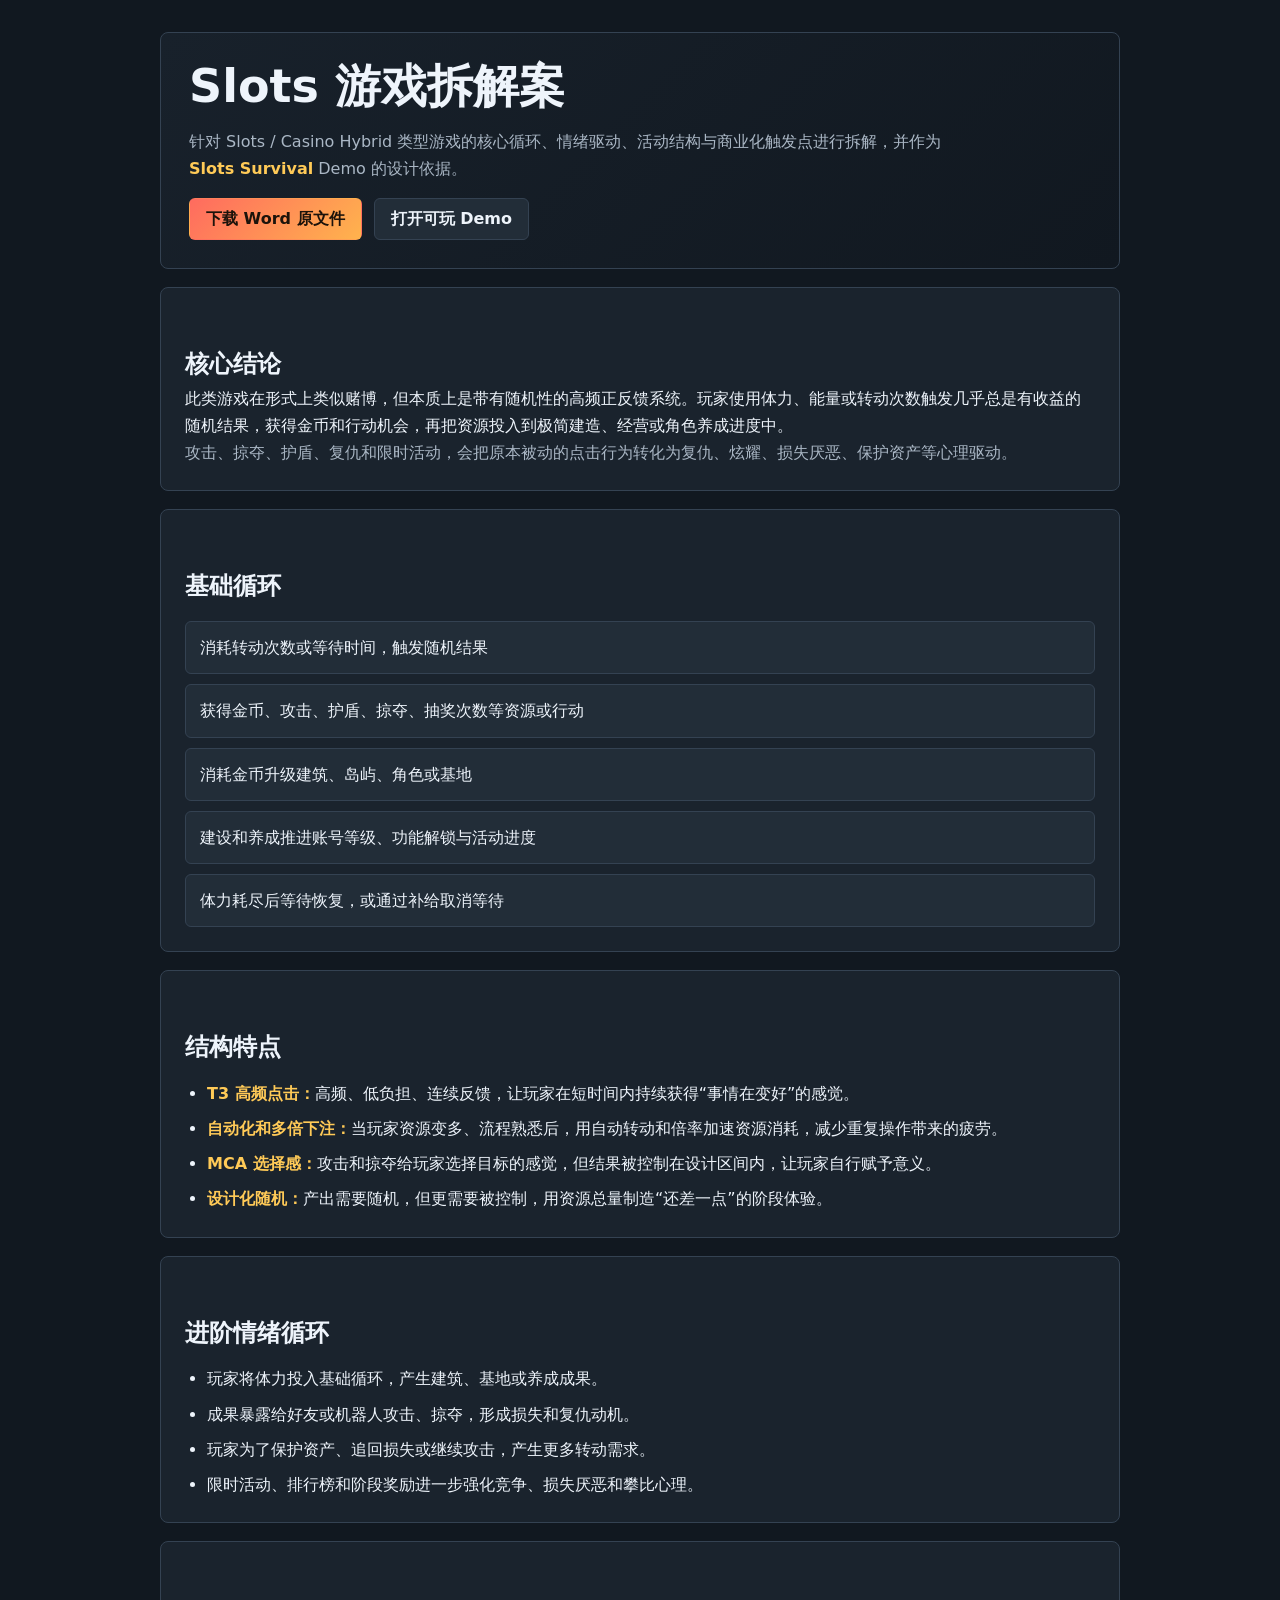
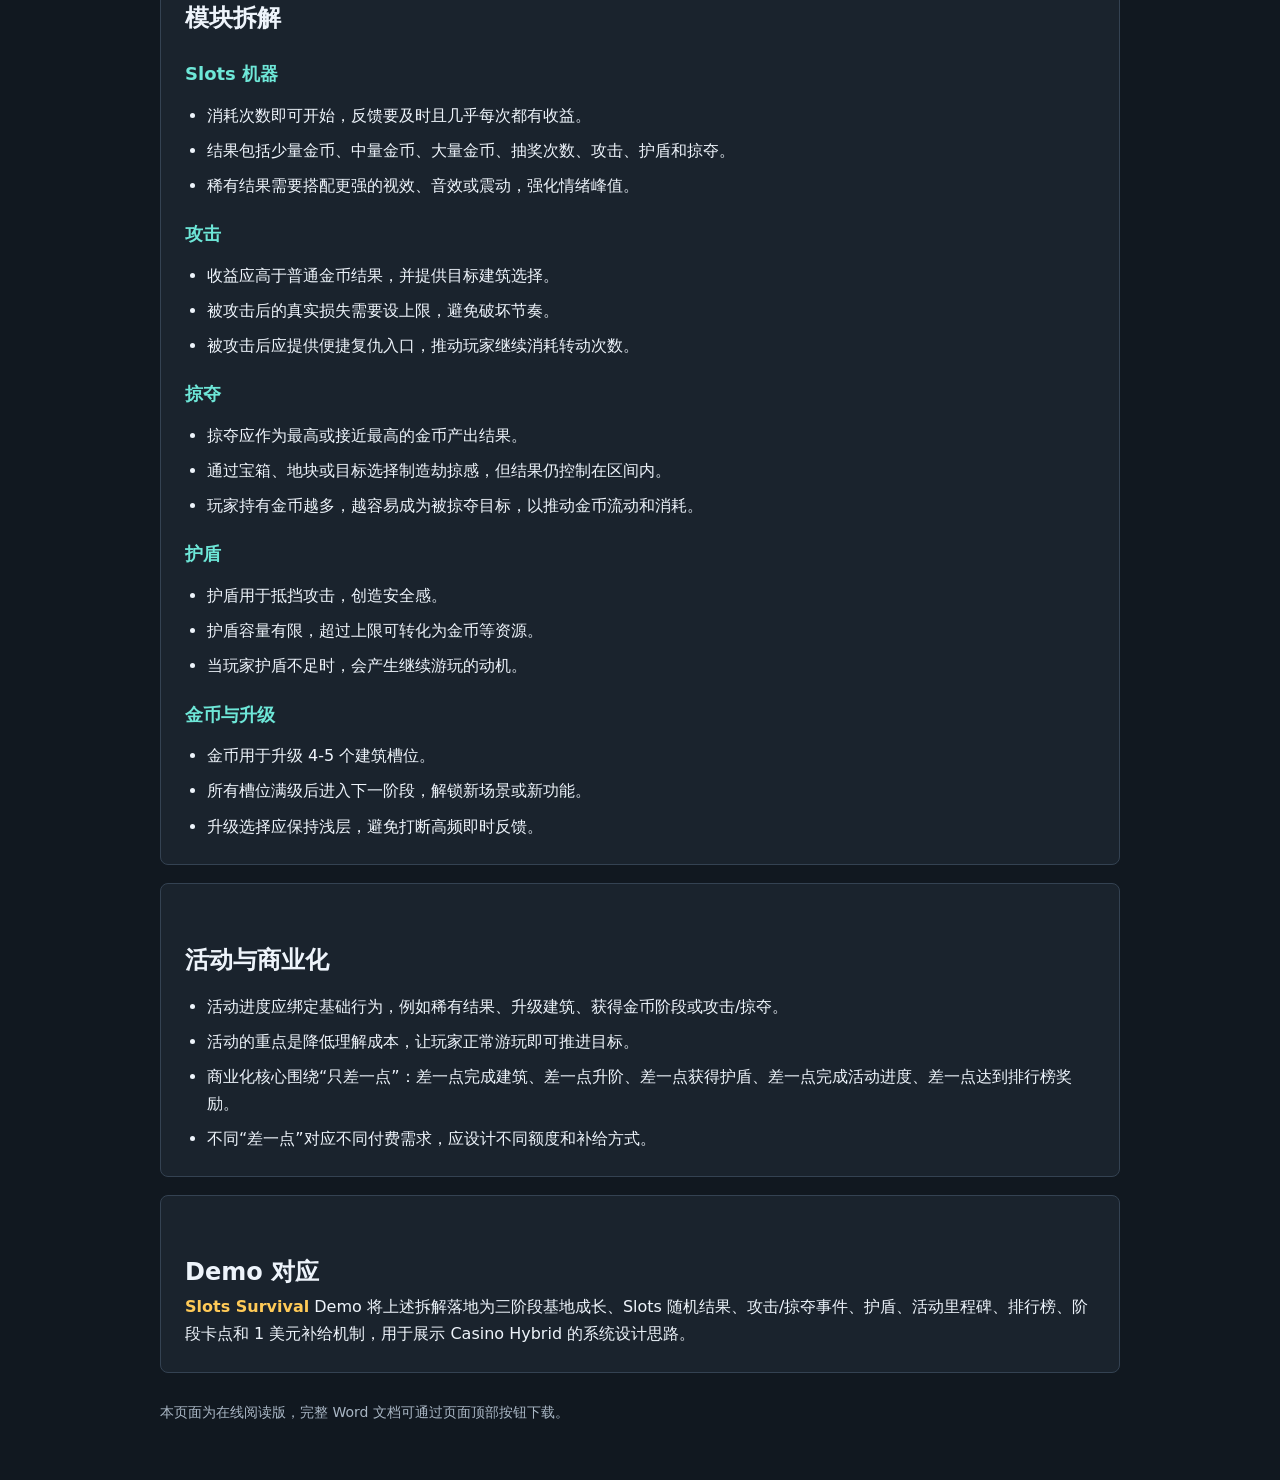
==== slots-survival-demo/slots-analysis.html @ a3646b02 "docs: publish slots analysis page" ====
<!doctype html>
<html lang="zh-CN">
  <head>
    <meta charset="UTF-8" />
    <meta name="viewport" content="width=device-width, initial-scale=1.0" />
    <title>Slots 游戏拆解案</title>
    <style>
      :root {
        color-scheme: dark;
        --bg: #111820;
        --panel: #1a232d;
        --panel-soft: #222d38;
        --line: #344252;
        --text: #eef4fb;
        --muted: #aab7c5;
        --gold: #ffca57;
        --accent: #6ee7d8;
      }

      * {
        box-sizing: border-box;
      }

      body {
        margin: 0;
        background: var(--bg);
        color: var(--text);
        font-family:
          Inter,
          "Microsoft YaHei",
          "PingFang SC",
          system-ui,
          sans-serif;
        line-height: 1.7;
      }

      main {
        width: min(960px, calc(100% - 32px));
        margin: 0 auto;
        padding: 32px 0 56px;
      }

      header {
        display: grid;
        gap: 16px;
        padding: 28px;
        border: 1px solid var(--line);
        background: linear-gradient(135deg, #18212b, #111820);
        border-radius: 8px;
      }

      h1,
      h2,
      h3,
      p {
        margin: 0;
      }

      h1 {
        font-size: clamp(28px, 5vw, 46px);
        line-height: 1.1;
        letter-spacing: 0;
      }

      h2 {
        margin-top: 32px;
        font-size: 24px;
      }

      h3 {
        margin-top: 20px;
        color: var(--accent);
        font-size: 18px;
      }

      .subtitle {
        color: var(--muted);
        max-width: 760px;
      }

      .actions {
        display: flex;
        flex-wrap: wrap;
        gap: 12px;
      }

      a.button {
        display: inline-flex;
        align-items: center;
        justify-content: center;
        min-height: 42px;
        padding: 0 16px;
        border-radius: 6px;
        border: 1px solid var(--line);
        color: var(--text);
        text-decoration: none;
        font-weight: 700;
        background: var(--panel-soft);
      }

      a.primary {
        background: linear-gradient(135deg, #ff6b5f, #ffb34d);
        color: #1c130b;
        border-color: transparent;
      }

      section {
        margin-top: 18px;
        padding: 24px;
        border: 1px solid var(--line);
        background: var(--panel);
        border-radius: 8px;
      }

      ul {
        margin: 12px 0 0;
        padding-left: 22px;
      }

      li + li {
        margin-top: 8px;
      }

      strong {
        color: var(--gold);
      }

      .loop {
        display: grid;
        gap: 10px;
        margin-top: 14px;
      }

      .loop span {
        display: block;
        padding: 12px 14px;
        border: 1px solid var(--line);
        border-radius: 6px;
        background: var(--panel-soft);
      }

      .note {
        color: var(--muted);
      }

      footer {
        margin-top: 28px;
        color: var(--muted);
        font-size: 14px;
      }
    </style>
  </head>
  <body>
    <main>
      <header>
        <h1>Slots 游戏拆解案</h1>
        <p class="subtitle">
          针对 Slots / Casino Hybrid 类型游戏的核心循环、情绪驱动、活动结构与商业化触发点进行拆解，并作为
          <strong>Slots Survival</strong> Demo 的设计依据。
        </p>
        <div class="actions">
          <a class="button primary" href="./slots-game-analysis.docx" download>下载 Word 原文件</a>
          <a class="button" href="./index.html">打开可玩 Demo</a>
        </div>
      </header>

      <section>
        <h2>核心结论</h2>
        <p>
          此类游戏在形式上类似赌博，但本质上是带有随机性的高频正反馈系统。玩家使用体力、能量或转动次数触发几乎总是有收益的随机结果，获得金币和行动机会，再把资源投入到极简建造、经营或角色养成进度中。
        </p>
        <p class="note">
          攻击、掠夺、护盾、复仇和限时活动，会把原本被动的点击行为转化为复仇、炫耀、损失厌恶、保护资产等心理驱动。
        </p>
      </section>

      <section>
        <h2>基础循环</h2>
        <div class="loop">
          <span>消耗转动次数或等待时间，触发随机结果</span>
          <span>获得金币、攻击、护盾、掠夺、抽奖次数等资源或行动</span>
          <span>消耗金币升级建筑、岛屿、角色或基地</span>
          <span>建设和养成推进账号等级、功能解锁与活动进度</span>
          <span>体力耗尽后等待恢复，或通过补给取消等待</span>
        </div>
      </section>

      <section>
        <h2>结构特点</h2>
        <ul>
          <li><strong>T3 高频点击：</strong>高频、低负担、连续反馈，让玩家在短时间内持续获得“事情在变好”的感觉。</li>
          <li><strong>自动化和多倍下注：</strong>当玩家资源变多、流程熟悉后，用自动转动和倍率加速资源消耗，减少重复操作带来的疲劳。</li>
          <li><strong>MCA 选择感：</strong>攻击和掠夺给玩家选择目标的感觉，但结果被控制在设计区间内，让玩家自行赋予意义。</li>
          <li><strong>设计化随机：</strong>产出需要随机，但更需要被控制，用资源总量制造“还差一点”的阶段体验。</li>
        </ul>
      </section>

      <section>
        <h2>进阶情绪循环</h2>
        <ul>
          <li>玩家将体力投入基础循环，产生建筑、基地或养成成果。</li>
          <li>成果暴露给好友或机器人攻击、掠夺，形成损失和复仇动机。</li>
          <li>玩家为了保护资产、追回损失或继续攻击，产生更多转动需求。</li>
          <li>限时活动、排行榜和阶段奖励进一步强化竞争、损失厌恶和攀比心理。</li>
        </ul>
      </section>

      <section>
        <h2>模块拆解</h2>
        <h3>Slots 机器</h3>
        <ul>
          <li>消耗次数即可开始，反馈要及时且几乎每次都有收益。</li>
          <li>结果包括少量金币、中量金币、大量金币、抽奖次数、攻击、护盾和掠夺。</li>
          <li>稀有结果需要搭配更强的视效、音效或震动，强化情绪峰值。</li>
        </ul>

        <h3>攻击</h3>
        <ul>
          <li>收益应高于普通金币结果，并提供目标建筑选择。</li>
          <li>被攻击后的真实损失需要设上限，避免破坏节奏。</li>
          <li>被攻击后应提供便捷复仇入口，推动玩家继续消耗转动次数。</li>
        </ul>

        <h3>掠夺</h3>
        <ul>
          <li>掠夺应作为最高或接近最高的金币产出结果。</li>
          <li>通过宝箱、地块或目标选择制造劫掠感，但结果仍控制在区间内。</li>
          <li>玩家持有金币越多，越容易成为被掠夺目标，以推动金币流动和消耗。</li>
        </ul>

        <h3>护盾</h3>
        <ul>
          <li>护盾用于抵挡攻击，创造安全感。</li>
          <li>护盾容量有限，超过上限可转化为金币等资源。</li>
          <li>当玩家护盾不足时，会产生继续游玩的动机。</li>
        </ul>

        <h3>金币与升级</h3>
        <ul>
          <li>金币用于升级 4-5 个建筑槽位。</li>
          <li>所有槽位满级后进入下一阶段，解锁新场景或新功能。</li>
          <li>升级选择应保持浅层，避免打断高频即时反馈。</li>
        </ul>
      </section>

      <section>
        <h2>活动与商业化</h2>
        <ul>
          <li>活动进度应绑定基础行为，例如稀有结果、升级建筑、获得金币阶段或攻击/掠夺。</li>
          <li>活动的重点是降低理解成本，让玩家正常游玩即可推进目标。</li>
          <li>商业化核心围绕“只差一点”：差一点完成建筑、差一点升阶、差一点获得护盾、差一点完成活动进度、差一点达到排行榜奖励。</li>
          <li>不同“差一点”对应不同付费需求，应设计不同额度和补给方式。</li>
        </ul>
      </section>

      <section>
        <h2>Demo 对应</h2>
        <p>
          <strong>Slots Survival</strong> Demo 将上述拆解落地为三阶段基地成长、Slots 随机结果、攻击/掠夺事件、护盾、活动里程碑、排行榜、阶段卡点和 1 美元补给机制，用于展示 Casino Hybrid 的系统设计思路。
        </p>
      </section>

      <footer>
        本页面为在线阅读版，完整 Word 文档可通过页面顶部按钮下载。
      </footer>
    </main>
  </body>
</html>
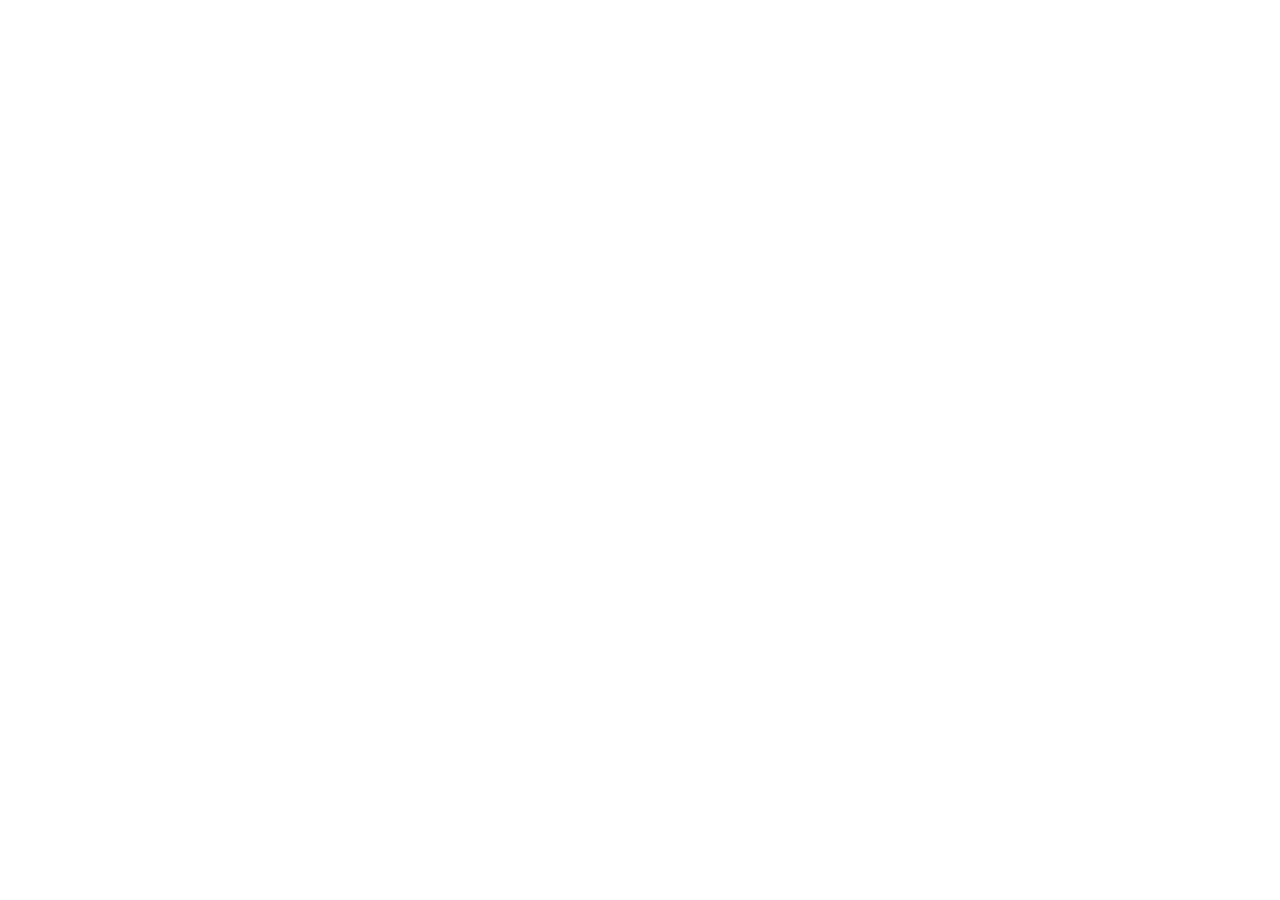
==== commit 85993049: "docs: link analysis to original word file" ====
--- a/slots-survival-demo/slots-analysis.html
+++ b/slots-survival-demo/slots-analysis.html
@@ -3,266 +3,60 @@
   <head>
     <meta charset="UTF-8" />
     <meta name="viewport" content="width=device-width, initial-scale=1.0" />
+    <meta
+      http-equiv="refresh"
+      content="0; url=https://view.officeapps.live.com/op/view.aspx?src=https%3A%2F%2Fwuchenquan.github.io%2Fdemo-slots%2Fslots-game-analysis.docx"
+    />
     <title>Slots 游戏拆解案</title>
     <style>
-      :root {
-        color-scheme: dark;
-        --bg: #111820;
-        --panel: #1a232d;
-        --panel-soft: #222d38;
-        --line: #344252;
-        --text: #eef4fb;
-        --muted: #aab7c5;
-        --gold: #ffca57;
-        --accent: #6ee7d8;
-      }
-
-      * {
-        box-sizing: border-box;
-      }
-
       body {
         margin: 0;
-        background: var(--bg);
-        color: var(--text);
-        font-family:
-          Inter,
-          "Microsoft YaHei",
-          "PingFang SC",
-          system-ui,
-          sans-serif;
-        line-height: 1.7;
+        min-height: 100vh;
+        display: grid;
+        place-items: center;
+        background: #111820;
+        color: #eef4fb;
+        font-family: "Microsoft YaHei", system-ui, sans-serif;
       }
 
       main {
-        width: min(960px, calc(100% - 32px));
-        margin: 0 auto;
-        padding: 32px 0 56px;
-      }
-
-      header {
-        display: grid;
-        gap: 16px;
+        width: min(560px, calc(100% - 32px));
         padding: 28px;
-        border: 1px solid var(--line);
-        background: linear-gradient(135deg, #18212b, #111820);
+        border: 1px solid rgba(255, 255, 255, 0.14);
         border-radius: 8px;
+        background: #1a232d;
       }
 
       h1,
-      h2,
-      h3,
       p {
         margin: 0;
       }
 
-      h1 {
-        font-size: clamp(28px, 5vw, 46px);
-        line-height: 1.1;
-        letter-spacing: 0;
+      p {
+        margin-top: 10px;
+        color: #aab7c5;
       }
 
-      h2 {
-        margin-top: 32px;
-        font-size: 24px;
-      }
-
-      h3 {
-        margin-top: 20px;
-        color: var(--accent);
-        font-size: 18px;
-      }
-
-      .subtitle {
-        color: var(--muted);
-        max-width: 760px;
-      }
-
-      .actions {
-        display: flex;
-        flex-wrap: wrap;
-        gap: 12px;
-      }
-
-      a.button {
-        display: inline-flex;
-        align-items: center;
-        justify-content: center;
-        min-height: 42px;
-        padding: 0 16px;
-        border-radius: 6px;
-        border: 1px solid var(--line);
-        color: var(--text);
-        text-decoration: none;
+      a {
+        color: #ffca57;
         font-weight: 700;
-        background: var(--panel-soft);
-      }
-
-      a.primary {
-        background: linear-gradient(135deg, #ff6b5f, #ffb34d);
-        color: #1c130b;
-        border-color: transparent;
-      }
-
-      section {
-        margin-top: 18px;
-        padding: 24px;
-        border: 1px solid var(--line);
-        background: var(--panel);
-        border-radius: 8px;
-      }
-
-      ul {
-        margin: 12px 0 0;
-        padding-left: 22px;
-      }
-
-      li + li {
-        margin-top: 8px;
-      }
-
-      strong {
-        color: var(--gold);
-      }
-
-      .loop {
-        display: grid;
-        gap: 10px;
-        margin-top: 14px;
-      }
-
-      .loop span {
-        display: block;
-        padding: 12px 14px;
-        border: 1px solid var(--line);
-        border-radius: 6px;
-        background: var(--panel-soft);
-      }
-
-      .note {
-        color: var(--muted);
-      }
-
-      footer {
-        margin-top: 28px;
-        color: var(--muted);
-        font-size: 14px;
       }
     </style>
   </head>
   <body>
     <main>
-      <header>
-        <h1>Slots 游戏拆解案</h1>
-        <p class="subtitle">
-          针对 Slots / Casino Hybrid 类型游戏的核心循环、情绪驱动、活动结构与商业化触发点进行拆解，并作为
-          <strong>Slots Survival</strong> Demo 的设计依据。
-        </p>
-        <div class="actions">
-          <a class="button primary" href="./slots-game-analysis.docx" download>下载 Word 原文件</a>
-          <a class="button" href="./index.html">打开可玩 Demo</a>
-        </div>
-      </header>
-
-      <section>
-        <h2>核心结论</h2>
-        <p>
-          此类游戏在形式上类似赌博，但本质上是带有随机性的高频正反馈系统。玩家使用体力、能量或转动次数触发几乎总是有收益的随机结果，获得金币和行动机会，再把资源投入到极简建造、经营或角色养成进度中。
-        </p>
-        <p class="note">
-          攻击、掠夺、护盾、复仇和限时活动，会把原本被动的点击行为转化为复仇、炫耀、损失厌恶、保护资产等心理驱动。
-        </p>
-      </section>
-
-      <section>
-        <h2>基础循环</h2>
-        <div class="loop">
-          <span>消耗转动次数或等待时间，触发随机结果</span>
-          <span>获得金币、攻击、护盾、掠夺、抽奖次数等资源或行动</span>
-          <span>消耗金币升级建筑、岛屿、角色或基地</span>
-          <span>建设和养成推进账号等级、功能解锁与活动进度</span>
-          <span>体力耗尽后等待恢复，或通过补给取消等待</span>
-        </div>
-      </section>
-
-      <section>
-        <h2>结构特点</h2>
-        <ul>
-          <li><strong>T3 高频点击：</strong>高频、低负担、连续反馈，让玩家在短时间内持续获得“事情在变好”的感觉。</li>
-          <li><strong>自动化和多倍下注：</strong>当玩家资源变多、流程熟悉后，用自动转动和倍率加速资源消耗，减少重复操作带来的疲劳。</li>
-          <li><strong>MCA 选择感：</strong>攻击和掠夺给玩家选择目标的感觉，但结果被控制在设计区间内，让玩家自行赋予意义。</li>
-          <li><strong>设计化随机：</strong>产出需要随机，但更需要被控制，用资源总量制造“还差一点”的阶段体验。</li>
-        </ul>
-      </section>
-
-      <section>
-        <h2>进阶情绪循环</h2>
-        <ul>
-          <li>玩家将体力投入基础循环，产生建筑、基地或养成成果。</li>
-          <li>成果暴露给好友或机器人攻击、掠夺，形成损失和复仇动机。</li>
-          <li>玩家为了保护资产、追回损失或继续攻击，产生更多转动需求。</li>
-          <li>限时活动、排行榜和阶段奖励进一步强化竞争、损失厌恶和攀比心理。</li>
-        </ul>
-      </section>
-
-      <section>
-        <h2>模块拆解</h2>
-        <h3>Slots 机器</h3>
-        <ul>
-          <li>消耗次数即可开始，反馈要及时且几乎每次都有收益。</li>
-          <li>结果包括少量金币、中量金币、大量金币、抽奖次数、攻击、护盾和掠夺。</li>
-          <li>稀有结果需要搭配更强的视效、音效或震动，强化情绪峰值。</li>
-        </ul>
-
-        <h3>攻击</h3>
-        <ul>
-          <li>收益应高于普通金币结果，并提供目标建筑选择。</li>
-          <li>被攻击后的真实损失需要设上限，避免破坏节奏。</li>
-          <li>被攻击后应提供便捷复仇入口，推动玩家继续消耗转动次数。</li>
-        </ul>
-
-        <h3>掠夺</h3>
-        <ul>
-          <li>掠夺应作为最高或接近最高的金币产出结果。</li>
-          <li>通过宝箱、地块或目标选择制造劫掠感，但结果仍控制在区间内。</li>
-          <li>玩家持有金币越多，越容易成为被掠夺目标，以推动金币流动和消耗。</li>
-        </ul>
-
-        <h3>护盾</h3>
-        <ul>
-          <li>护盾用于抵挡攻击，创造安全感。</li>
-          <li>护盾容量有限，超过上限可转化为金币等资源。</li>
-          <li>当玩家护盾不足时，会产生继续游玩的动机。</li>
-        </ul>
-
-        <h3>金币与升级</h3>
-        <ul>
-          <li>金币用于升级 4-5 个建筑槽位。</li>
-          <li>所有槽位满级后进入下一阶段，解锁新场景或新功能。</li>
-          <li>升级选择应保持浅层，避免打断高频即时反馈。</li>
-        </ul>
-      </section>
-
-      <section>
-        <h2>活动与商业化</h2>
-        <ul>
-          <li>活动进度应绑定基础行为，例如稀有结果、升级建筑、获得金币阶段或攻击/掠夺。</li>
-          <li>活动的重点是降低理解成本，让玩家正常游玩即可推进目标。</li>
-          <li>商业化核心围绕“只差一点”：差一点完成建筑、差一点升阶、差一点获得护盾、差一点完成活动进度、差一点达到排行榜奖励。</li>
-          <li>不同“差一点”对应不同付费需求，应设计不同额度和补给方式。</li>
-        </ul>
-      </section>
-
-      <section>
-        <h2>Demo 对应</h2>
-        <p>
-          <strong>Slots Survival</strong> Demo 将上述拆解落地为三阶段基地成长、Slots 随机结果、攻击/掠夺事件、护盾、活动里程碑、排行榜、阶段卡点和 1 美元补给机制，用于展示 Casino Hybrid 的系统设计思路。
-        </p>
-      </section>
-
-      <footer>
-        本页面为在线阅读版，完整 Word 文档可通过页面顶部按钮下载。
-      </footer>
+      <h1>正在打开 Word 原文件</h1>
+      <p>
+        如果没有自动跳转，请
+        <a
+          href="https://view.officeapps.live.com/op/view.aspx?src=https%3A%2F%2Fwuchenquan.github.io%2Fdemo-slots%2Fslots-game-analysis.docx"
+          >点击这里查看原文件</a
+        >。
+      </p>
+      <p>
+        也可以
+        <a href="./slots-game-analysis.docx" download>下载 Word 文件</a>。
+      </p>
     </main>
   </body>
 </html>
